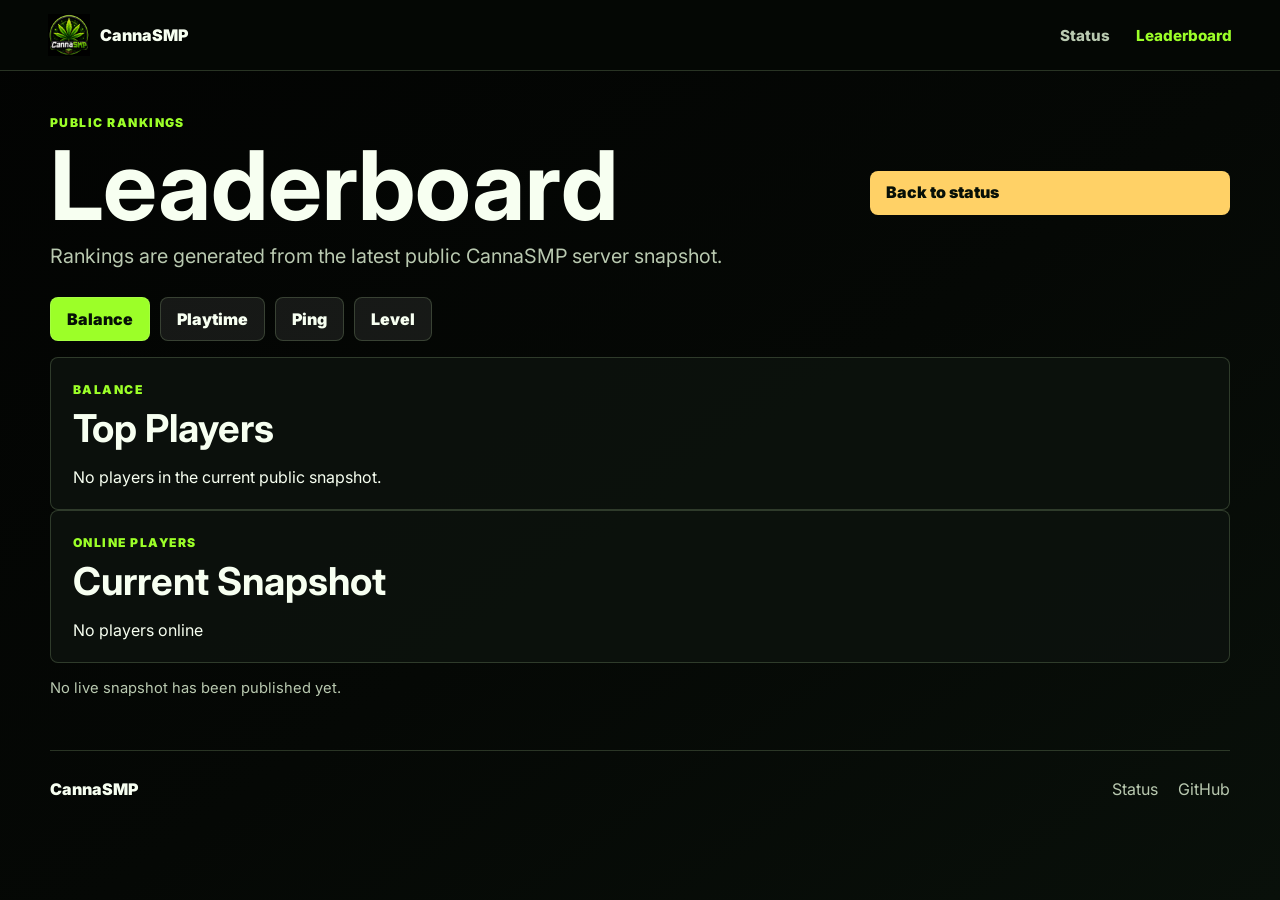
==== leaderboard/index.html @ 29f375b5 "Convert site to status portal" ====
<!DOCTYPE html>
<html lang="en">
<head>
  <meta charset="UTF-8">
  <meta name="viewport" content="width=device-width, initial-scale=1.0">
  <meta name="description" content="CannaSMP public leaderboard and live player rankings.">
  <title>CannaSMP | Leaderboard</title>
  <link rel="preconnect" href="https://fonts.googleapis.com">
  <link rel="preconnect" href="https://fonts.gstatic.com" crossorigin>
  <link href="https://fonts.googleapis.com/css2?family=Inter:wght@400;600;700;800;900&display=swap" rel="stylesheet">
  <link rel="stylesheet" href="../styles.css">
</head>
<body>
  <header class="topbar">
    <a class="brand" href="../" aria-label="CannaSMP status home">
      <img src="../assets/cannasmp-logo.png" alt="CannaSMP logo">
      <span>CannaSMP</span>
    </a>
    <nav class="nav-links" aria-label="Primary navigation">
      <a href="../">Status</a>
      <a class="is-active" href="./">Leaderboard</a>
    </nav>
  </header>

  <main class="shell">
    <section class="dashboard-hero compact">
      <div>
        <p class="eyebrow">Public Rankings</p>
        <h1>Leaderboard</h1>
        <p class="hero-text">Rankings are generated from the latest public CannaSMP server snapshot.</p>
      </div>
      <a class="button" href="../">Back to status</a>
    </section>

    <section class="leaderboard-tabs" data-leaderboard-tabs>
      <button type="button" class="is-active" data-board="balance">Balance</button>
      <button type="button" data-board="playtime">Playtime</button>
      <button type="button" data-board="ping">Ping</button>
      <button type="button" data-board="level">Level</button>
    </section>

    <section class="panel">
      <div class="panel-heading">
        <div>
          <p class="eyebrow" data-board-label>Balance</p>
          <h2>Top Players</h2>
        </div>
      </div>
      <div class="leaderboard-list" data-leaderboard-list>
        <span>Waiting for server snapshot.</span>
      </div>
    </section>

    <section class="panel">
      <div class="panel-heading">
        <div>
          <p class="eyebrow">Online Players</p>
          <h2>Current Snapshot</h2>
        </div>
      </div>
      <div class="player-table" data-status-player-list>
        <span>Waiting for server snapshot.</span>
      </div>
    </section>

    <p class="snapshot-note" data-status-updated>No live snapshot has been published yet.</p>
  </main>

  <footer class="footer">
    <span>CannaSMP</span>
    <a href="../">Status</a>
    <a href="https://github.com/CannaSMP">GitHub</a>
  </footer>

  <script src="../app.js"></script>
</body>
</html>
---- styles.css ----
:root {
  --bg: #050805;
  --panel: #0d130e;
  --panel-2: #111a12;
  --text: #f7fff1;
  --muted: #b9c9b0;
  --line: rgba(210, 255, 183, 0.18);
  --green: #9cff28;
  --green-2: #58d10e;
  --gold: #ffd166;
  --red: #ff7070;
  --blue: #7dd3fc;
}

* {
  box-sizing: border-box;
}

html {
  scroll-behavior: smooth;
}

body {
  margin: 0;
  min-height: 100vh;
  color: var(--text);
  background: linear-gradient(145deg, #020302 0%, var(--bg) 54%, #09100a 100%);
  font-family: Inter, Arial, sans-serif;
}

a {
  color: inherit;
  text-decoration: none;
}

button,
input {
  font: inherit;
}

.topbar {
  position: sticky;
  top: 0;
  z-index: 20;
  display: flex;
  align-items: center;
  justify-content: space-between;
  gap: 18px;
  padding: 14px clamp(16px, 4vw, 48px);
  border-bottom: 1px solid var(--line);
  background: rgba(5, 8, 5, 0.92);
  backdrop-filter: blur(16px);
}

.brand,
.nav-links,
.footer {
  display: flex;
  align-items: center;
}

.brand {
  gap: 10px;
  font-weight: 900;
}

.brand img {
  width: 42px;
  height: 42px;
  object-fit: contain;
}

.nav-links {
  gap: clamp(12px, 2vw, 28px);
  color: var(--muted);
  font-size: 0.95rem;
  font-weight: 800;
}

.nav-links a:hover,
.nav-links a.is-active {
  color: var(--green);
}

.shell {
  width: min(1180px, calc(100% - 32px));
  margin: 0 auto;
  padding: 42px 0 30px;
}

.dashboard-hero {
  display: grid;
  grid-template-columns: minmax(0, 1fr) minmax(260px, 360px);
  gap: 24px;
  align-items: end;
  margin-bottom: 24px;
}

.dashboard-hero.compact {
  align-items: center;
}

.eyebrow {
  margin: 0 0 10px;
  color: var(--green);
  font-size: 0.76rem;
  font-weight: 900;
  letter-spacing: 0.12em;
  text-transform: uppercase;
}

h1,
h2,
h3,
p {
  margin-top: 0;
}

h1 {
  margin-bottom: 12px;
  font-size: clamp(3rem, 8vw, 6rem);
  line-height: 0.9;
  letter-spacing: 0;
}

h2 {
  margin-bottom: 0;
  font-size: clamp(1.55rem, 3vw, 2.55rem);
  line-height: 1.03;
}

h3 {
  margin-bottom: 8px;
}

p {
  color: var(--muted);
  line-height: 1.6;
}

.hero-text {
  max-width: 760px;
  margin-bottom: 0;
  font-size: clamp(1rem, 1.8vw, 1.24rem);
}

.join-box,
.panel,
.metric-card {
  border: 1px solid var(--line);
  border-radius: 8px;
  background: rgba(13, 19, 14, 0.88);
}

.join-box {
  padding: 18px;
}

.join-box span,
.metric-card span {
  display: block;
  margin-bottom: 12px;
  color: var(--muted);
  font-size: 0.76rem;
  font-weight: 900;
  letter-spacing: 0.12em;
  text-transform: uppercase;
}

.copy-ip {
  width: 100%;
  min-height: 62px;
  display: flex;
  flex-direction: column;
  align-items: flex-start;
  justify-content: center;
  border: 0;
  border-radius: 8px;
  padding: 13px 16px;
  color: #071007;
  background: linear-gradient(135deg, var(--green), var(--green-2));
  cursor: pointer;
}

.copy-ip strong {
  max-width: 100%;
  overflow-wrap: anywhere;
  font-size: 1rem;
}

.copy-ip small {
  font-weight: 800;
  opacity: 0.72;
}

.button,
.lookup-form button,
.leaderboard-tabs button {
  min-height: 44px;
  border: 0;
  border-radius: 8px;
  padding: 11px 16px;
  color: #071007;
  background: var(--gold);
  font-weight: 900;
  cursor: pointer;
}

.status-grid {
  display: grid;
  grid-template-columns: repeat(4, minmax(0, 1fr));
  gap: 16px;
  margin-bottom: 16px;
}

.metric-card {
  min-height: 126px;
  padding: 22px;
}

.metric-card strong {
  display: block;
  color: var(--text);
  font-size: clamp(1.45rem, 3vw, 2.1rem);
  line-height: 1.08;
  overflow-wrap: anywhere;
}

.metric-card.is-online strong {
  color: var(--green);
}

.metric-card.is-offline strong {
  color: var(--red);
}

.two-column {
  display: grid;
  grid-template-columns: repeat(2, minmax(0, 1fr));
  gap: 16px;
  margin-bottom: 16px;
}

.panel {
  padding: 22px;
}

.panel-heading {
  display: flex;
  align-items: start;
  justify-content: space-between;
  gap: 16px;
  margin-bottom: 18px;
}

.text-link {
  color: var(--blue);
  font-weight: 800;
  white-space: nowrap;
}

.lookup-form {
  display: grid;
  grid-template-columns: minmax(0, 1fr) auto;
  gap: 10px;
  margin-bottom: 14px;
}

.lookup-form input {
  min-width: 0;
  min-height: 44px;
  border: 1px solid var(--line);
  border-radius: 8px;
  padding: 0 13px;
  color: var(--text);
  background: rgba(0, 0, 0, 0.22);
  outline: 0;
}

.lookup-result,
.player-row,
.world-row,
.integration-pill,
.leaderboard-row {
  border: 1px solid rgba(255, 255, 255, 0.09);
  border-radius: 8px;
  background: rgba(0, 0, 0, 0.23);
}

.lookup-result {
  min-height: 82px;
  padding: 14px;
  color: var(--muted);
}

.player-table,
.world-table,
.integration-list,
.leaderboard-list {
  display: grid;
  gap: 10px;
}

.player-row,
.world-row,
.leaderboard-row {
  display: grid;
  grid-template-columns: minmax(0, 1fr) auto;
  gap: 12px;
  align-items: center;
  padding: 12px 13px;
}

.player-row strong,
.world-row strong,
.leaderboard-row strong {
  display: block;
  overflow-wrap: anywhere;
}

.player-row span,
.world-row span,
.leaderboard-row span,
.lookup-result span {
  color: var(--muted);
  font-size: 0.9rem;
}

.player-rank,
.leaderboard-value {
  color: var(--green);
  font-weight: 900;
}

.integration-list {
  grid-template-columns: repeat(2, minmax(0, 1fr));
}

.integration-pill {
  padding: 11px 12px;
  color: var(--muted);
  font-weight: 800;
}

.integration-pill.is-on {
  color: var(--green);
}

.command-grid {
  display: grid;
  grid-template-columns: repeat(4, minmax(0, 1fr));
  gap: 10px;
}

code {
  display: block;
  min-width: 0;
  padding: 12px 13px;
  border: 1px solid rgba(255, 255, 255, 0.09);
  border-radius: 8px;
  color: var(--text);
  background: rgba(0, 0, 0, 0.24);
  font-family: Consolas, "Courier New", monospace;
  overflow-wrap: anywhere;
}

.snapshot-note {
  margin: 14px 0 0;
  color: var(--muted);
  font-size: 0.92rem;
}

.leaderboard-tabs {
  display: flex;
  flex-wrap: wrap;
  gap: 10px;
  margin-bottom: 16px;
}

.leaderboard-tabs button {
  color: var(--text);
  background: rgba(255, 255, 255, 0.08);
  border: 1px solid var(--line);
}

.leaderboard-tabs button.is-active {
  color: #071007;
  background: var(--green);
}

.leaderboard-row {
  grid-template-columns: 48px minmax(0, 1fr) auto;
}

.leaderboard-place {
  color: var(--gold);
  font-weight: 900;
}

.footer {
  width: min(1180px, calc(100% - 32px));
  margin: 20px auto 0;
  padding: 28px 0 44px;
  gap: 20px;
  color: var(--muted);
  border-top: 1px solid var(--line);
}

.footer span {
  margin-right: auto;
  color: var(--text);
  font-weight: 900;
}

@media (max-width: 860px) {
  .topbar {
    align-items: flex-start;
    flex-direction: column;
  }

  .nav-links {
    width: 100%;
    overflow-x: auto;
    padding-bottom: 4px;
  }

  .dashboard-hero,
  .two-column {
    grid-template-columns: 1fr;
  }

  .status-grid,
  .command-grid {
    grid-template-columns: repeat(2, minmax(0, 1fr));
  }
}

@media (max-width: 560px) {
  .shell,
  .footer {
    width: min(100% - 24px, 1180px);
  }

  .status-grid,
  .command-grid,
  .integration-list {
    grid-template-columns: 1fr;
  }

  .lookup-form {
    grid-template-columns: 1fr;
  }

  .footer {
    align-items: flex-start;
    flex-direction: column;
  }

  .footer span {
    margin-right: 0;
  }
}
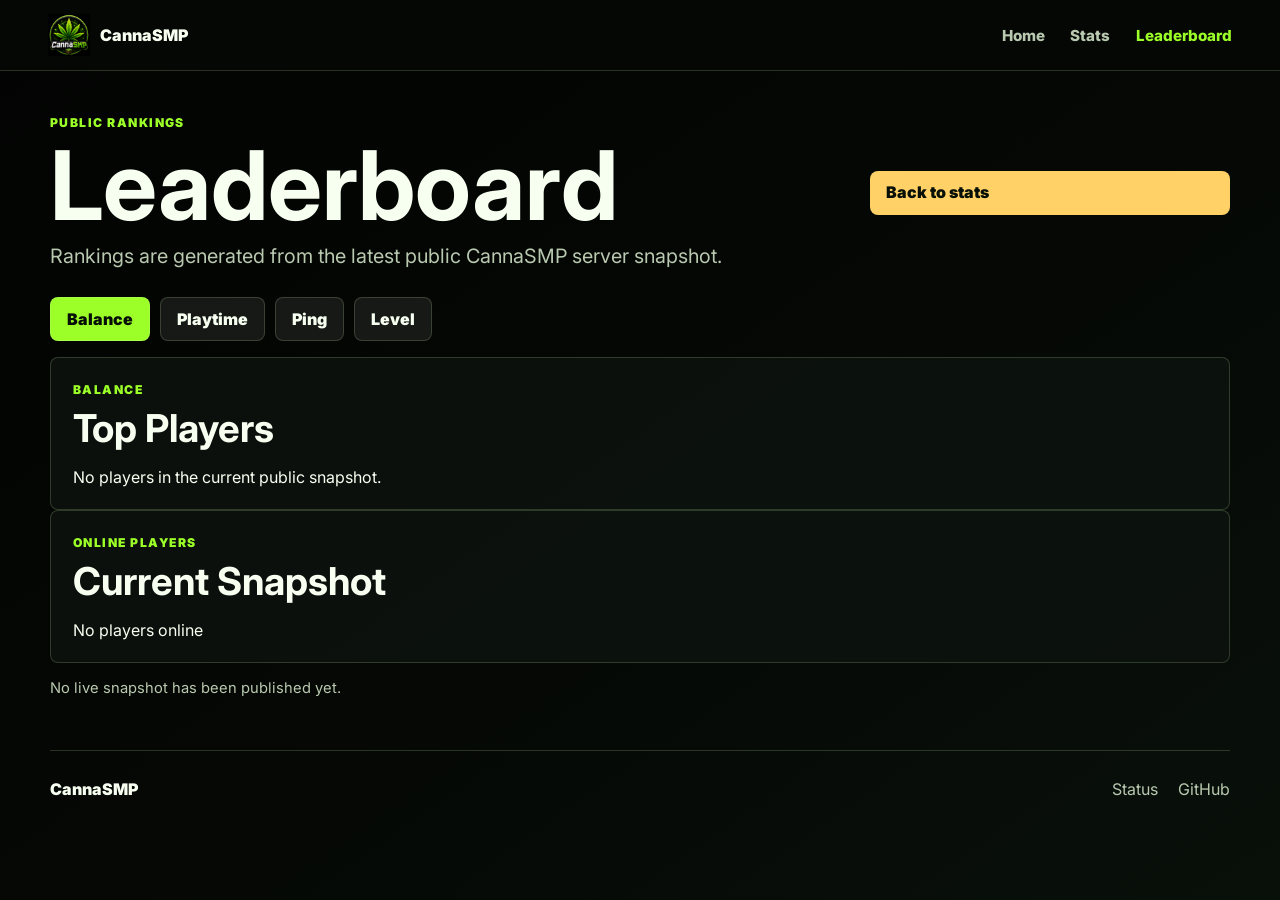
==== commit 49094da7: "Restore homepage and add stats page" ====
--- a/leaderboard/index.html
+++ b/leaderboard/index.html
@@ -8,16 +8,17 @@
   <link rel="preconnect" href="https://fonts.googleapis.com">
   <link rel="preconnect" href="https://fonts.gstatic.com" crossorigin>
   <link href="https://fonts.googleapis.com/css2?family=Inter:wght@400;600;700;800;900&display=swap" rel="stylesheet">
-  <link rel="stylesheet" href="../styles.css">
+  <link rel="stylesheet" href="../styles.css?v=20260628-pages1">
 </head>
-<body>
+<body class="portal-page">
   <header class="topbar">
-    <a class="brand" href="../" aria-label="CannaSMP status home">
+      <a class="brand" href="../" aria-label="CannaSMP home">
       <img src="../assets/cannasmp-logo.png" alt="CannaSMP logo">
       <span>CannaSMP</span>
     </a>
     <nav class="nav-links" aria-label="Primary navigation">
-      <a href="../">Status</a>
+      <a href="../">Home</a>
+      <a href="../stats/">Stats</a>
       <a class="is-active" href="./">Leaderboard</a>
     </nav>
   </header>
@@ -29,7 +30,7 @@
         <h1>Leaderboard</h1>
         <p class="hero-text">Rankings are generated from the latest public CannaSMP server snapshot.</p>
       </div>
-      <a class="button" href="../">Back to status</a>
+      <a class="button" href="../stats/">Back to stats</a>
     </section>
 
     <section class="leaderboard-tabs" data-leaderboard-tabs>
@@ -72,6 +73,6 @@
     <a href="https://github.com/CannaSMP">GitHub</a>
   </footer>
 
-  <script src="../app.js"></script>
+  <script src="../app.js?v=20260628-pages1"></script>
 </body>
 </html>
--- a/styles.css
+++ b/styles.css
@@ -460,3 +460,235 @@
     margin-right: 0;
   }
 }
+
+.site-header {
+  position: sticky;
+  top: 0;
+  z-index: 20;
+  display: flex;
+  align-items: center;
+  justify-content: space-between;
+  gap: 24px;
+  padding: 14px clamp(18px, 4vw, 56px);
+  background: rgba(5, 8, 5, 0.86);
+  border-bottom: 1px solid var(--line);
+  backdrop-filter: blur(16px);
+}
+
+.home-main {
+  width: min(1180px, calc(100% - 32px));
+  margin: 0 auto;
+}
+
+.hero {
+  min-height: calc(100vh - 70px);
+  display: grid;
+  grid-template-columns: minmax(0, 1fr) minmax(300px, 410px);
+  align-items: center;
+  gap: clamp(24px, 4vw, 56px);
+  padding: 54px 0 42px;
+}
+
+.home-page h1 {
+  margin-bottom: 18px;
+  font-size: clamp(3.8rem, 8.2vw, 7.25rem);
+}
+
+.hero-actions,
+.join-actions {
+  display: flex;
+  flex-wrap: wrap;
+  gap: 14px;
+  margin-top: 30px;
+}
+
+.button.secondary {
+  color: var(--text);
+  background: rgba(255, 255, 255, 0.08);
+  border: 1px solid var(--line);
+}
+
+.home-copy {
+  min-width: min(100%, 290px);
+  box-shadow: 0 18px 40px rgba(88, 209, 14, 0.22);
+}
+
+.home-copy.large {
+  min-width: min(100%, 330px);
+}
+
+.hero-logo {
+  display: grid;
+  place-items: center;
+}
+
+.hero-logo img {
+  width: min(100%, 410px);
+  filter: drop-shadow(0 28px 50px rgba(0, 0, 0, 0.62));
+}
+
+.notice,
+.split-section,
+.join-panel {
+  border: 1px solid var(--line);
+  border-radius: 8px;
+  background: rgba(16, 22, 16, 0.82);
+}
+
+.notice {
+  display: flex;
+  gap: 10px;
+  padding: 18px 20px;
+  color: var(--muted);
+}
+
+.notice strong {
+  flex: 0 0 auto;
+  color: var(--text);
+}
+
+.section,
+.split-section,
+.join-panel {
+  margin: 72px 0;
+}
+
+.section-heading {
+  max-width: 720px;
+  margin-bottom: 26px;
+}
+
+.feature-grid,
+.crate-row {
+  display: grid;
+  grid-template-columns: repeat(4, minmax(0, 1fr));
+  gap: 16px;
+}
+
+.feature-card,
+.crate-row article {
+  min-height: 220px;
+  padding: 22px;
+  border: 1px solid var(--line);
+  border-radius: 8px;
+  background: rgba(16, 22, 16, 0.72);
+}
+
+.feature-card span {
+  display: inline-flex;
+  margin-bottom: 28px;
+  color: var(--blue);
+  font-weight: 800;
+  font-size: 0.78rem;
+  text-transform: uppercase;
+  letter-spacing: 0.14em;
+}
+
+.split-section {
+  display: grid;
+  grid-template-columns: minmax(0, 0.8fr) minmax(260px, 1.2fr);
+  gap: 28px;
+  padding: clamp(24px, 5vw, 42px);
+}
+
+.command-list {
+  display: grid;
+  grid-template-columns: repeat(3, minmax(0, 1fr));
+  gap: 10px;
+}
+
+.crate-row {
+  grid-template-columns: repeat(3, minmax(0, 1fr));
+}
+
+.join-panel {
+  display: grid;
+  grid-template-columns: minmax(0, 1fr) auto;
+  align-items: center;
+  gap: 24px;
+  padding: clamp(24px, 5vw, 44px);
+}
+
+.site-footer {
+  width: min(1180px, calc(100% - 32px));
+  margin: 20px auto 0;
+  padding: 28px 0 44px;
+  display: flex;
+  gap: 20px;
+  color: var(--muted);
+  border-top: 1px solid var(--line);
+}
+
+.site-footer span {
+  margin-right: auto;
+  color: var(--text);
+  font-weight: 800;
+}
+
+@media (max-width: 860px) {
+  .site-header {
+    align-items: flex-start;
+    flex-direction: column;
+  }
+
+  .hero,
+  .split-section,
+  .join-panel {
+    grid-template-columns: 1fr;
+  }
+
+  .hero {
+    min-height: auto;
+    padding-top: 42px;
+  }
+
+  .hero-logo {
+    order: -1;
+  }
+
+  .hero-logo img {
+    width: min(68vw, 320px);
+  }
+
+  .feature-grid,
+  .crate-row {
+    grid-template-columns: repeat(2, minmax(0, 1fr));
+  }
+
+  .command-list {
+    grid-template-columns: repeat(2, minmax(0, 1fr));
+  }
+
+  .notice {
+    flex-direction: column;
+  }
+}
+
+@media (max-width: 560px) {
+  .home-main,
+  .site-footer {
+    width: min(100% - 24px, 1180px);
+  }
+
+  .feature-grid,
+  .crate-row,
+  .command-list {
+    grid-template-columns: 1fr;
+  }
+
+  .feature-card,
+  .crate-row article {
+    min-height: auto;
+  }
+
+  .hero-actions,
+  .join-actions,
+  .site-footer {
+    flex-direction: column;
+  }
+
+  .button,
+  .home-copy {
+    width: 100%;
+  }
+}
